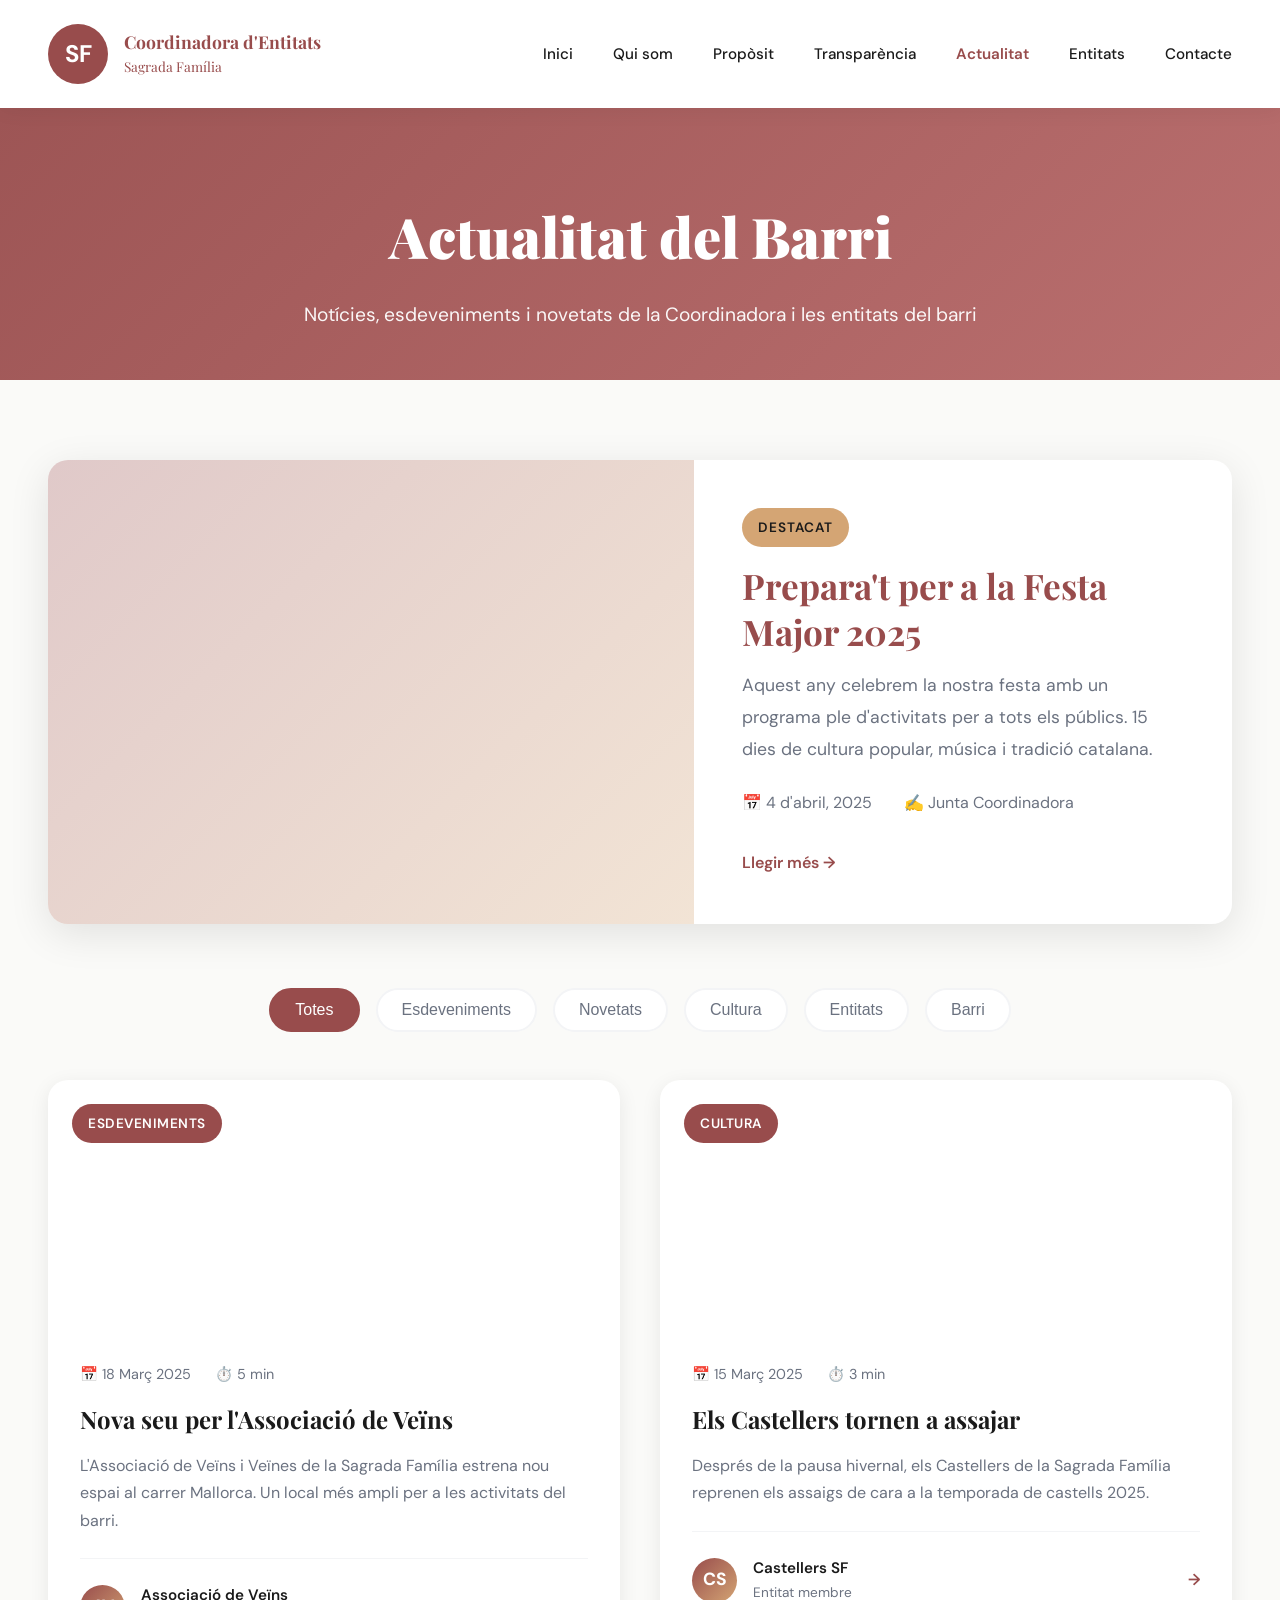
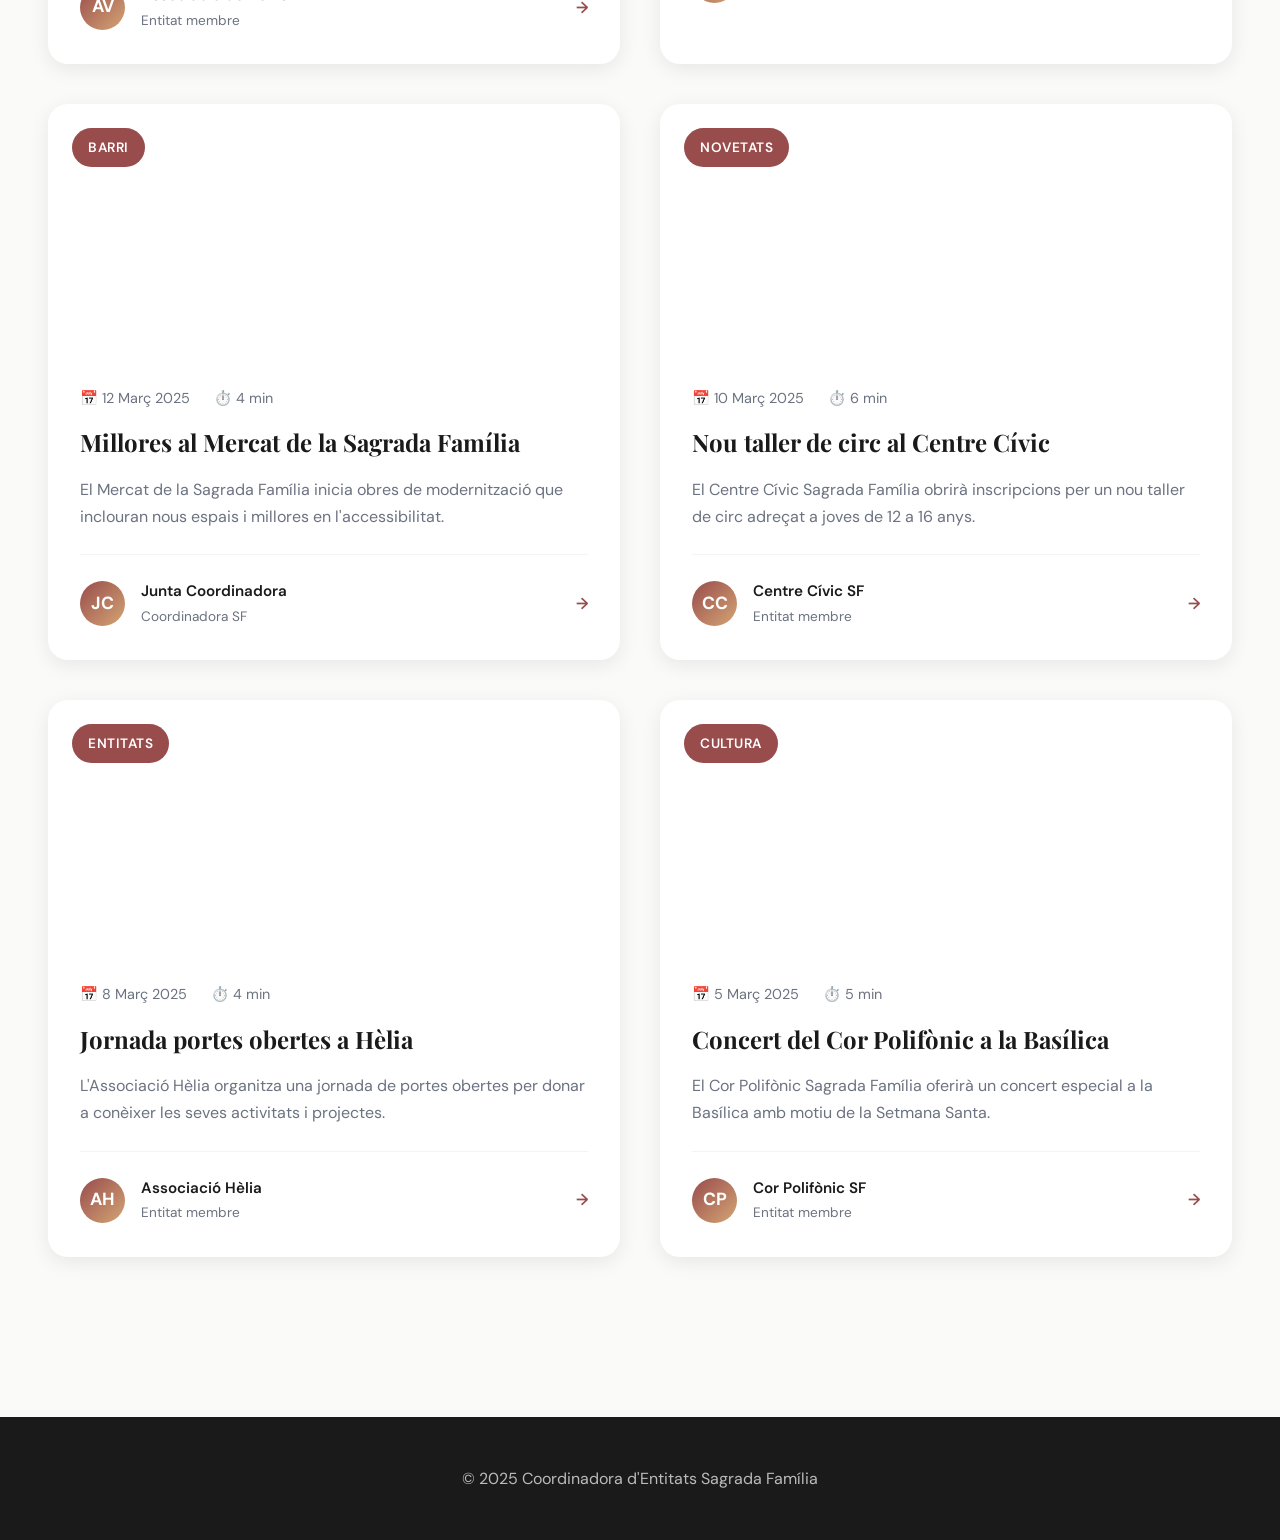
==== mockup_actualitat.html @ fa8619ae "Init" ====
<!DOCTYPE html>
<html lang="ca">
<head>
    <meta charset="UTF-8">
    <meta name="viewport" content="width=device-width, initial-scale=1.0">
    <title>Actualitat - Coordinadora Sagrada Família</title>
    <link href="https://fonts.googleapis.com/css2?family=Playfair+Display:wght@400;600;700;900&family=DM+Sans:wght@300;400;500;600&display=swap" rel="stylesheet">
    <style>
        :root {
            --primary: #984c4c;
            --primary-light: #b36060;
            --secondary: #D4A574;
            --accent: #E8956B;
            --dark: #1A1A1A;
            --light: #FAFAF8;
            --gray: #6B7280;
            --gray-light: #F3F4F6;
        }

        * {
            margin: 0;
            padding: 0;
            box-sizing: border-box;
        }

        body {
            font-family: 'DM Sans', sans-serif;
            color: var(--dark);
            background: var(--light);
            line-height: 1.7;
        }

        /* Header */
        header {
            background: white;
            box-shadow: 0 2px 20px rgba(0,0,0,0.06);
            position: sticky;
            top: 0;
            z-index: 1000;
        }

        .header-content {
            max-width: 1400px;
            margin: 0 auto;
            display: flex;
            justify-content: space-between;
            align-items: center;
            padding: 1.5rem 3rem;
        }

        .logo {
            display: flex;
            align-items: center;
            gap: 1rem;
        }

        .logo-img {
            width: 60px;
            height: 60px;
            background: var(--primary);
            border-radius: 50%;
            display: flex;
            align-items: center;
            justify-content: center;
            color: white;
            font-weight: 700;
            font-size: 1.5rem;
        }

        .logo-text {
            font-family: 'Playfair Display', serif;
            font-size: 1.1rem;
            font-weight: 700;
            color: var(--primary);
            line-height: 1.3;
        }

        nav ul {
            display: flex;
            gap: 2.5rem;
            list-style: none;
        }

        nav a {
            text-decoration: none;
            color: var(--dark);
            font-weight: 500;
            font-size: 0.95rem;
            transition: color 0.3s ease;
        }

        nav a:hover {
            color: var(--primary);
        }

        /* Page Hero */
        .page-hero {
            background: linear-gradient(135deg, rgba(152, 76, 76, 0.95) 0%, rgba(179, 96, 96, 0.9) 100%),
                        url('https://images.unsplash.com/photo-1504711434969-e33886168f5c?w=1920&q=80') center/cover;
            color: white;
            padding: 5rem 3rem 3rem;
            text-align: center;
        }

        .page-hero h1 {
            font-family: 'Playfair Display', serif;
            font-size: 3.5rem;
            font-weight: 900;
            margin-bottom: 1rem;
        }

        .page-hero p {
            font-size: 1.2rem;
            opacity: 0.95;
            max-width: 700px;
            margin: 0 auto;
        }

        /* Main Content */
        .main-content {
            max-width: 1400px;
            margin: 0 auto;
            padding: 5rem 3rem;
        }

        /* Category Filter */
        .category-filter {
            display: flex;
            gap: 1rem;
            margin-bottom: 3rem;
            flex-wrap: wrap;
            justify-content: center;
        }

        .category-btn {
            padding: 0.7rem 1.5rem;
            border: 2px solid var(--gray-light);
            background: white;
            border-radius: 30px;
            font-size: 1rem;
            font-weight: 500;
            cursor: pointer;
            transition: all 0.3s ease;
            color: var(--gray);
        }

        .category-btn:hover, .category-btn.active {
            border-color: var(--primary);
            background: var(--primary);
            color: white;
        }

        /* Blog Grid */
        .blog-grid {
            display: grid;
            grid-template-columns: repeat(auto-fill, minmax(380px, 1fr));
            gap: 2.5rem;
        }

        .blog-card {
            background: white;
            border-radius: 20px;
            overflow: hidden;
            box-shadow: 0 5px 20px rgba(0,0,0,0.08);
            transition: all 0.3s ease;
            cursor: pointer;
        }

        .blog-card:hover {
            transform: translateY(-8px);
            box-shadow: 0 15px 40px rgba(0,0,0,0.15);
        }

        .blog-image {
            height: 250px;
            background-size: cover;
            background-position: center;
            position: relative;
        }

        .blog-category {
            position: absolute;
            top: 1.5rem;
            left: 1.5rem;
            background: var(--primary);
            color: white;
            padding: 0.5rem 1rem;
            border-radius: 20px;
            font-size: 0.85rem;
            font-weight: 600;
            text-transform: uppercase;
            letter-spacing: 0.5px;
        }

        .blog-content {
            padding: 2rem;
        }

        .blog-meta {
            display: flex;
            gap: 1.5rem;
            margin-bottom: 1rem;
            font-size: 0.9rem;
            color: var(--gray);
        }

        .blog-meta span {
            display: flex;
            align-items: center;
            gap: 0.3rem;
        }

        .blog-title {
            font-family: 'Playfair Display', serif;
            font-size: 1.5rem;
            color: var(--dark);
            margin-bottom: 1rem;
            font-weight: 700;
            line-height: 1.4;
        }

        .blog-excerpt {
            color: var(--gray);
            line-height: 1.7;
            margin-bottom: 1.5rem;
        }

        .blog-author {
            display: flex;
            align-items: center;
            gap: 1rem;
            padding-top: 1.5rem;
            border-top: 1px solid var(--gray-light);
        }

        .author-avatar {
            width: 45px;
            height: 45px;
            border-radius: 50%;
            background: linear-gradient(135deg, var(--primary) 0%, var(--secondary) 100%);
            display: flex;
            align-items: center;
            justify-content: center;
            color: white;
            font-weight: 700;
            font-size: 1.1rem;
        }

        .author-info {
            flex: 1;
        }

        .author-name {
            font-weight: 600;
            color: var(--dark);
            font-size: 0.95rem;
        }

        .author-role {
            font-size: 0.85rem;
            color: var(--gray);
        }

        .read-more {
            color: var(--primary);
            font-weight: 600;
            text-decoration: none;
            display: inline-flex;
            align-items: center;
            gap: 0.5rem;
            transition: gap 0.3s ease;
        }

        .read-more:hover {
            gap: 0.8rem;
        }

        /* Footer */
        footer {
            background: var(--dark);
            color: white;
            padding: 3rem;
            margin-top: 5rem;
            text-align: center;
        }

        footer p {
            color: rgba(255,255,255,0.7);
        }

        /* Featured Post */
        .featured-post {
            background: white;
            border-radius: 20px;
            overflow: hidden;
            box-shadow: 0 10px 40px rgba(0,0,0,0.1);
            display: grid;
            grid-template-columns: 1.2fr 1fr;
            margin-bottom: 4rem;
        }

        .featured-image {
            background: linear-gradient(135deg, rgba(152, 76, 76, 0.3) 0%, rgba(212, 165, 116, 0.3) 100%),
                        url('https://images.unsplash.com/photo-1527975373525-6c003775eac6?w=800&q=80') center/cover;
            min-height: 400px;
        }

        .featured-content {
            padding: 3rem;
            display: flex;
            flex-direction: column;
            justify-content: center;
        }

        .featured-badge {
            display: inline-block;
            background: var(--secondary);
            color: var(--dark);
            padding: 0.5rem 1rem;
            border-radius: 20px;
            font-size: 0.85rem;
            font-weight: 600;
            text-transform: uppercase;
            letter-spacing: 1px;
            margin-bottom: 1rem;
            width: fit-content;
        }

        .featured-title {
            font-family: 'Playfair Display', serif;
            font-size: 2.2rem;
            color: var(--primary);
            margin-bottom: 1rem;
            line-height: 1.3;
        }

        .featured-excerpt {
            color: var(--gray);
            font-size: 1.1rem;
            line-height: 1.8;
            margin-bottom: 1.5rem;
        }

        .featured-meta {
            display: flex;
            gap: 2rem;
            margin-bottom: 2rem;
            color: var(--gray);
        }
    </style>
</head>
<body>

    <!-- Header -->
    <header>
        <div class="header-content">
            <div class="logo">
                <div class="logo-img">SF</div>
                <div class="logo-text">
                    Coordinadora d'Entitats<br>
                    <span style="font-weight: 400; font-size: 0.85rem;">Sagrada Família</span>
                </div>
            </div>
            <nav>
                <ul>
                    <li><a href="#">Inici</a></li>
                    <li><a href="#">Qui som</a></li>
                    <li><a href="#">Propòsit</a></li>
                    <li><a href="#">Transparència</a></li>
                    <li><a href="#" style="color: var(--primary); font-weight: 600;">Actualitat</a></li>
                    <li><a href="#">Entitats</a></li>
                    <li><a href="#">Contacte</a></li>
                </ul>
            </nav>
        </div>
    </header>

    <!-- Page Hero -->
    <section class="page-hero">
        <h1>Actualitat del Barri</h1>
        <p>Notícies, esdeveniments i novetats de la Coordinadora i les entitats del barri</p>
    </section>

    <!-- Main Content -->
    <div class="main-content">
        
        <!-- Featured Post -->
        <div class="featured-post">
            <div class="featured-image"></div>
            <div class="featured-content">
                <span class="featured-badge">Destacat</span>
                <h2 class="featured-title">Prepara't per a la Festa Major 2025</h2>
                <p class="featured-excerpt">Aquest any celebrem la nostra festa amb un programa ple d'activitats per a tots els públics. 15 dies de cultura popular, música i tradició catalana.</p>
                <div class="featured-meta">
                    <span>📅 4 d'abril, 2025</span>
                    <span>✍️ Junta Coordinadora</span>
                </div>
                <a href="#" class="read-more">Llegir més →</a>
            </div>
        </div>

        <!-- Category Filter -->
        <div class="category-filter">
            <button class="category-btn active">Totes</button>
            <button class="category-btn">Esdeveniments</button>
            <button class="category-btn">Novetats</button>
            <button class="category-btn">Cultura</button>
            <button class="category-btn">Entitats</button>
            <button class="category-btn">Barri</button>
        </div>

        <!-- Blog Grid -->
        <div class="blog-grid">
            
            <!-- Post 1 -->
            <article class="blog-card">
                <div class="blog-image" style="background-image: url('https://images.unsplash.com/photo-1533174072545-7a4b6ad7a6c3?w=800&q=80');">
                    <span class="blog-category">Esdeveniments</span>
                </div>
                <div class="blog-content">
                    <div class="blog-meta">
                        <span>📅 18 Març 2025</span>
                        <span>⏱️ 5 min</span>
                    </div>
                    <h3 class="blog-title">Nova seu per l'Associació de Veïns</h3>
                    <p class="blog-excerpt">L'Associació de Veïns i Veïnes de la Sagrada Família estrena nou espai al carrer Mallorca. Un local més ampli per a les activitats del barri.</p>
                    <div class="blog-author">
                        <div class="author-avatar">AV</div>
                        <div class="author-info">
                            <div class="author-name">Associació de Veïns</div>
                            <div class="author-role">Entitat membre</div>
                        </div>
                        <a href="#" class="read-more">→</a>
                    </div>
                </div>
            </article>

            <!-- Post 2 -->
            <article class="blog-card">
                <div class="blog-image" style="background-image: url('https://images.unsplash.com/photo-1511795409834-ef04bbd61622?w=800&q=80');">
                    <span class="blog-category">Cultura</span>
                </div>
                <div class="blog-content">
                    <div class="blog-meta">
                        <span>📅 15 Març 2025</span>
                        <span>⏱️ 3 min</span>
                    </div>
                    <h3 class="blog-title">Els Castellers tornen a assajar</h3>
                    <p class="blog-excerpt">Després de la pausa hivernal, els Castellers de la Sagrada Família reprenen els assaigs de cara a la temporada de castells 2025.</p>
                    <div class="blog-author">
                        <div class="author-avatar">CS</div>
                        <div class="author-info">
                            <div class="author-name">Castellers SF</div>
                            <div class="author-role">Entitat membre</div>
                        </div>
                        <a href="#" class="read-more">→</a>
                    </div>
                </div>
            </article>

            <!-- Post 3 -->
            <article class="blog-card">
                <div class="blog-image" style="background-image: url('https://images.unsplash.com/photo-1517457373958-b7bdd4587205?w=800&q=80');">
                    <span class="blog-category">Barri</span>
                </div>
                <div class="blog-content">
                    <div class="blog-meta">
                        <span>📅 12 Març 2025</span>
                        <span>⏱️ 4 min</span>
                    </div>
                    <h3 class="blog-title">Millores al Mercat de la Sagrada Família</h3>
                    <p class="blog-excerpt">El Mercat de la Sagrada Família inicia obres de modernització que inclouran nous espais i millores en l'accessibilitat.</p>
                    <div class="blog-author">
                        <div class="author-avatar">JC</div>
                        <div class="author-info">
                            <div class="author-name">Junta Coordinadora</div>
                            <div class="author-role">Coordinadora SF</div>
                        </div>
                        <a href="#" class="read-more">→</a>
                    </div>
                </div>
            </article>

            <!-- Post 4 -->
            <article class="blog-card">
                <div class="blog-image" style="background-image: url('https://images.unsplash.com/photo-1503676260728-1c00da094a0b?w=800&q=80');">
                    <span class="blog-category">Novetats</span>
                </div>
                <div class="blog-content">
                    <div class="blog-meta">
                        <span>📅 10 Març 2025</span>
                        <span>⏱️ 6 min</span>
                    </div>
                    <h3 class="blog-title">Nou taller de circ al Centre Cívic</h3>
                    <p class="blog-excerpt">El Centre Cívic Sagrada Família obrirà inscripcions per un nou taller de circ adreçat a joves de 12 a 16 anys.</p>
                    <div class="blog-author">
                        <div class="author-avatar">CC</div>
                        <div class="author-info">
                            <div class="author-name">Centre Cívic SF</div>
                            <div class="author-role">Entitat membre</div>
                        </div>
                        <a href="#" class="read-more">→</a>
                    </div>
                </div>
            </article>

            <!-- Post 5 -->
            <article class="blog-card">
                <div class="blog-image" style="background-image: url('https://images.unsplash.com/photo-1528605248644-14dd04022da1?w=800&q=80');">
                    <span class="blog-category">Entitats</span>
                </div>
                <div class="blog-content">
                    <div class="blog-meta">
                        <span>📅 8 Març 2025</span>
                        <span>⏱️ 4 min</span>
                    </div>
                    <h3 class="blog-title">Jornada portes obertes a Hèlia</h3>
                    <p class="blog-excerpt">L'Associació Hèlia organitza una jornada de portes obertes per donar a conèixer les seves activitats i projectes.</p>
                    <div class="blog-author">
                        <div class="author-avatar">AH</div>
                        <div class="author-info">
                            <div class="author-name">Associació Hèlia</div>
                            <div class="author-role">Entitat membre</div>
                        </div>
                        <a href="#" class="read-more">→</a>
                    </div>
                </div>
            </article>

            <!-- Post 6 -->
            <article class="blog-card">
                <div class="blog-image" style="background-image: url('https://images.unsplash.com/photo-1519834785169-98be25ec3f84?w=800&q=80');">
                    <span class="blog-category">Cultura</span>
                </div>
                <div class="blog-content">
                    <div class="blog-meta">
                        <span>📅 5 Març 2025</span>
                        <span>⏱️ 5 min</span>
                    </div>
                    <h3 class="blog-title">Concert del Cor Polifònic a la Basílica</h3>
                    <p class="blog-excerpt">El Cor Polifònic Sagrada Família oferirà un concert especial a la Basílica amb motiu de la Setmana Santa.</p>
                    <div class="blog-author">
                        <div class="author-avatar">CP</div>
                        <div class="author-info">
                            <div class="author-name">Cor Polifònic SF</div>
                            <div class="author-role">Entitat membre</div>
                        </div>
                        <a href="#" class="read-more">→</a>
                    </div>
                </div>
            </article>

        </div>

    </div>

    <!-- Footer -->
    <footer>
        <p>&copy; 2025 Coordinadora d'Entitats Sagrada Família</p>
    </footer>

</body>
</html>
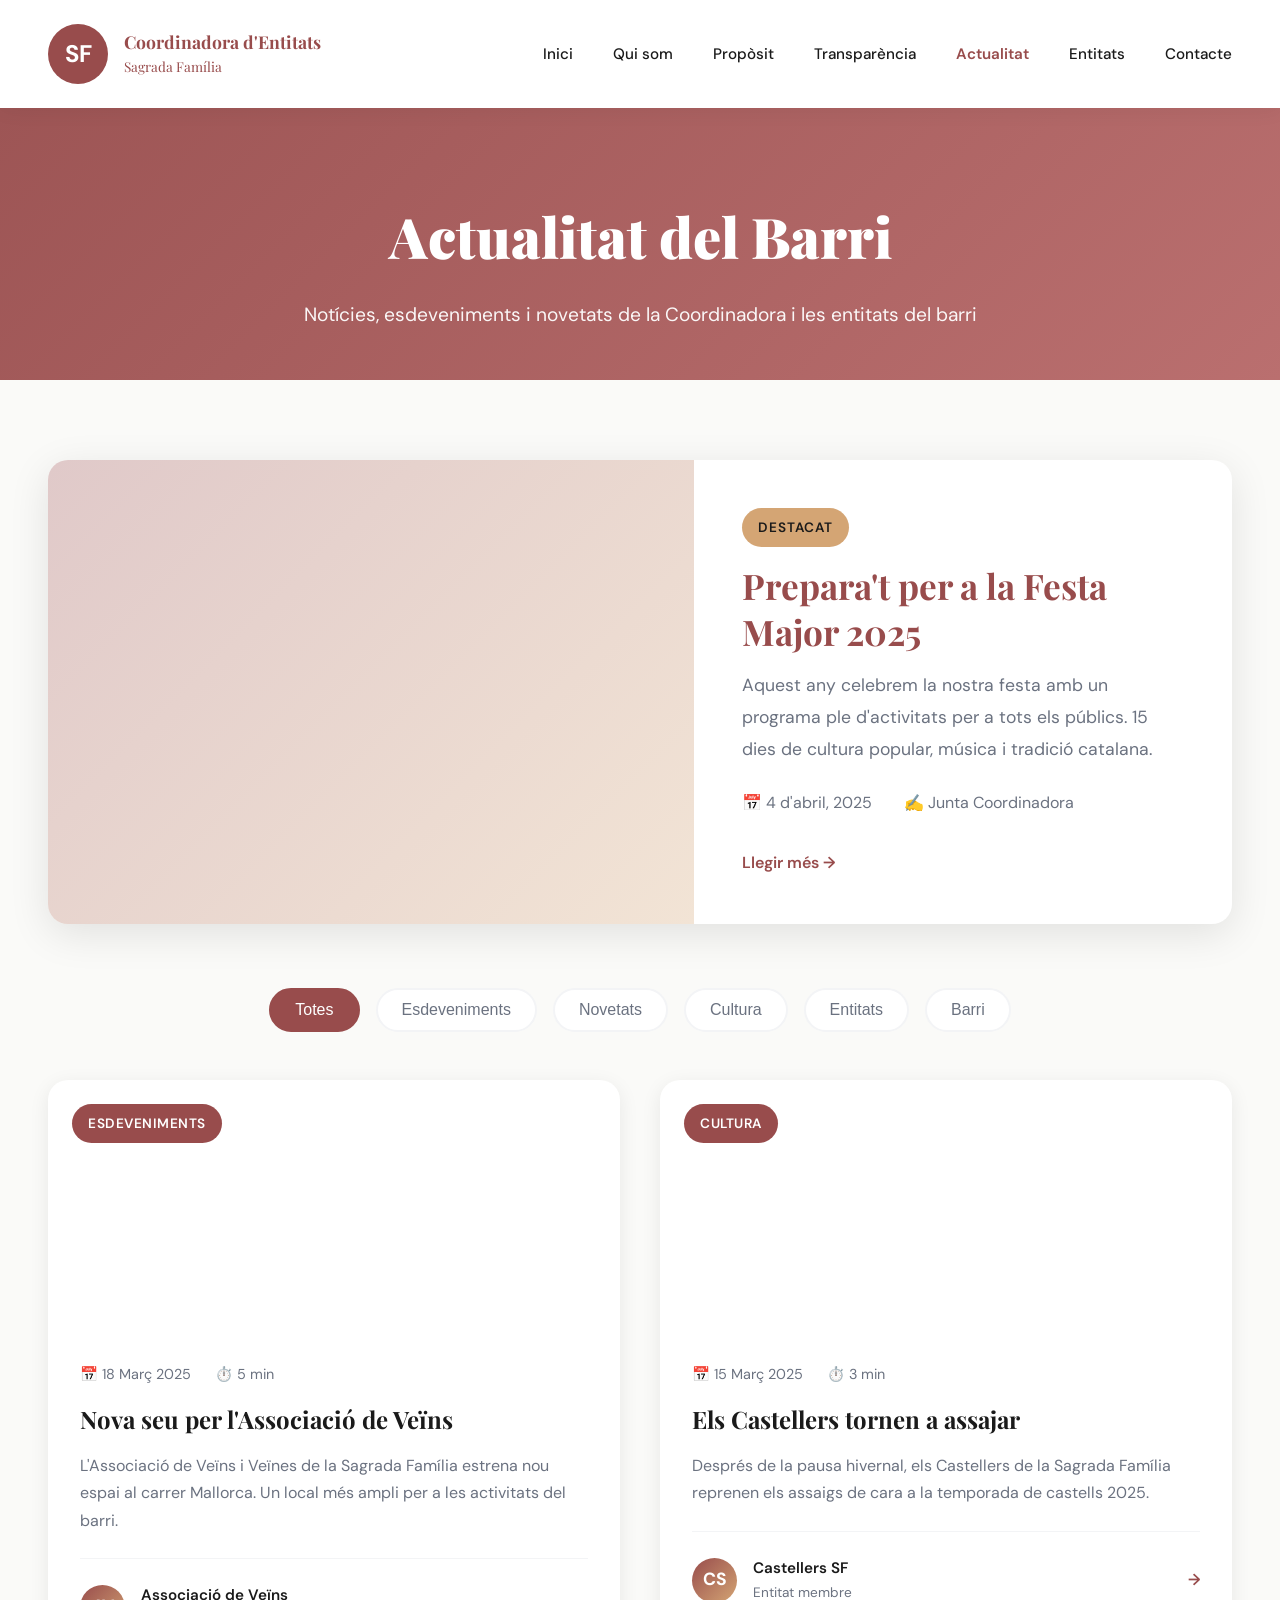
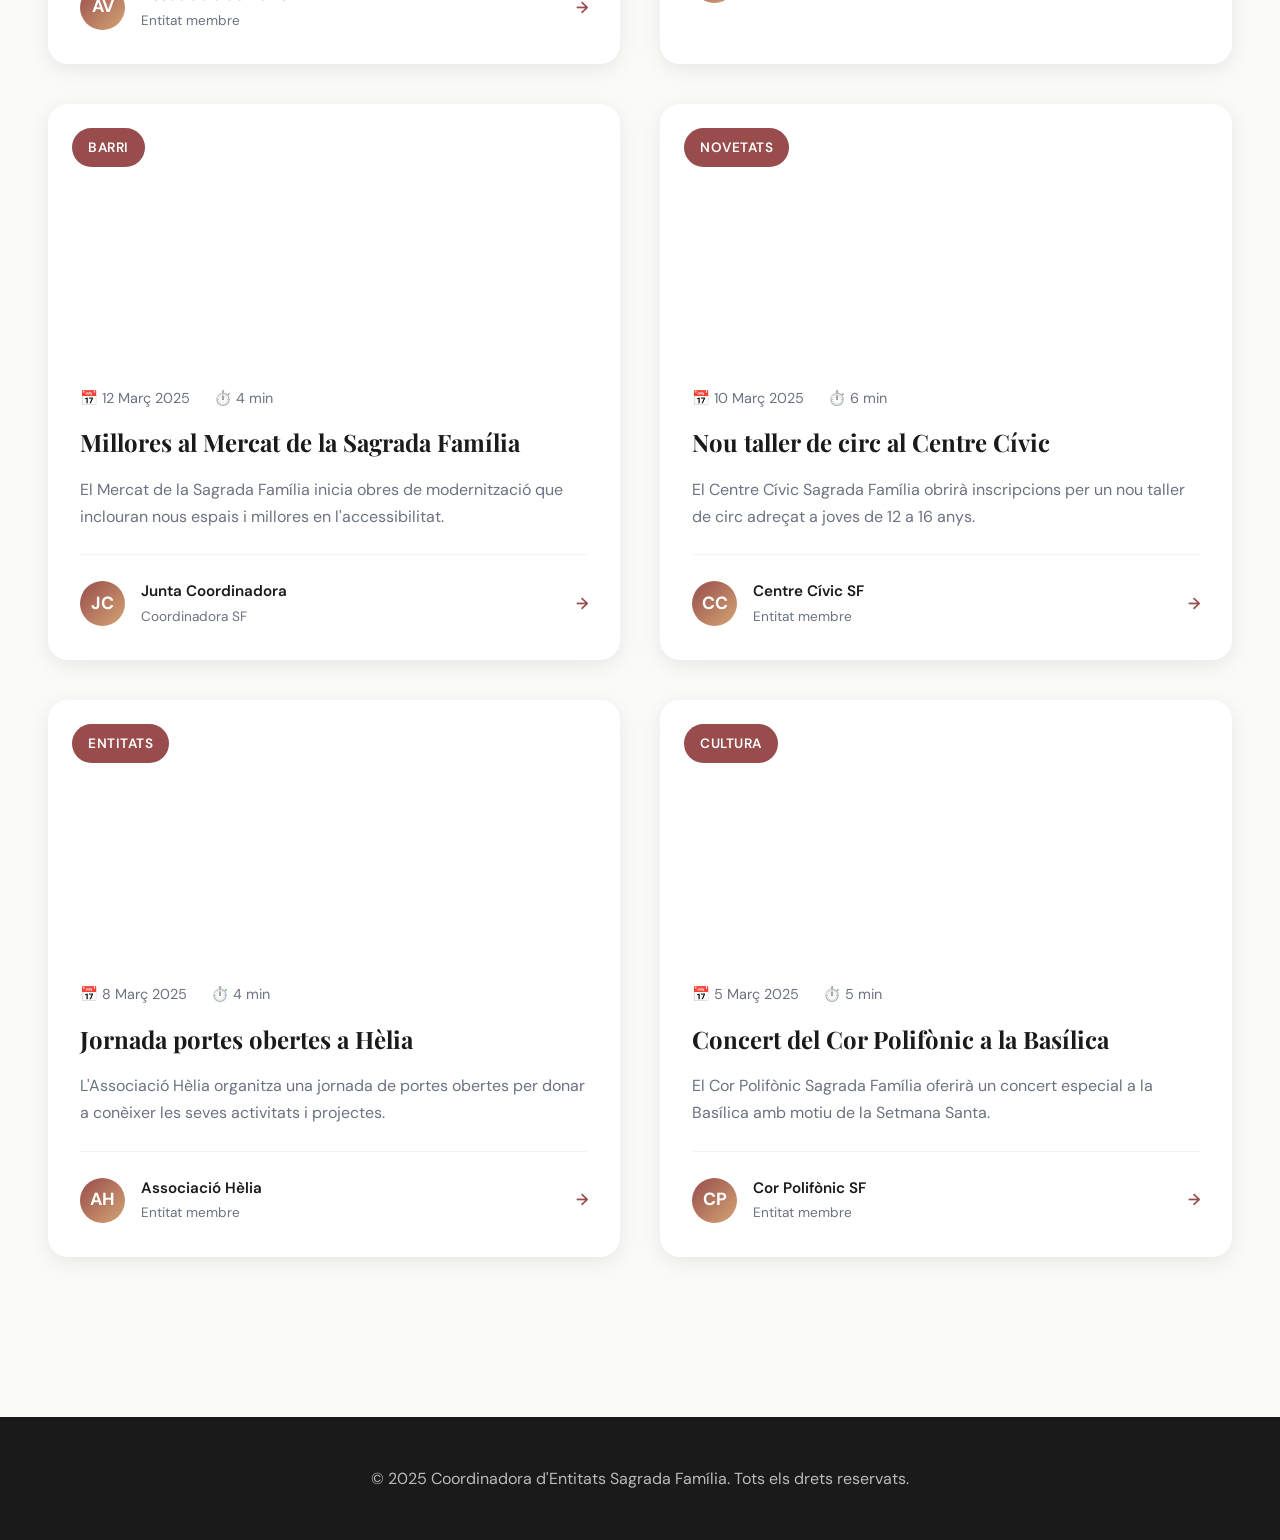
==== commit fc5a0ea1: "feat: consolidate CSS into styles.css and implement responsive navigation with hamburger menu and cl" ====
--- a/mockup_actualitat.html
+++ b/mockup_actualitat.html
@@ -5,351 +5,9 @@
     <meta name="viewport" content="width=device-width, initial-scale=1.0">
     <title>Actualitat - Coordinadora Sagrada Família</title>
     <link href="https://fonts.googleapis.com/css2?family=Playfair+Display:wght@400;600;700;900&family=DM+Sans:wght@300;400;500;600&display=swap" rel="stylesheet">
-    <style>
-        :root {
-            --primary: #984c4c;
-            --primary-light: #b36060;
-            --secondary: #D4A574;
-            --accent: #E8956B;
-            --dark: #1A1A1A;
-            --light: #FAFAF8;
-            --gray: #6B7280;
-            --gray-light: #F3F4F6;
-        }
-
-        * {
-            margin: 0;
-            padding: 0;
-            box-sizing: border-box;
-        }
-
-        body {
-            font-family: 'DM Sans', sans-serif;
-            color: var(--dark);
-            background: var(--light);
-            line-height: 1.7;
-        }
-
-        /* Header */
-        header {
-            background: white;
-            box-shadow: 0 2px 20px rgba(0,0,0,0.06);
-            position: sticky;
-            top: 0;
-            z-index: 1000;
-        }
-
-        .header-content {
-            max-width: 1400px;
-            margin: 0 auto;
-            display: flex;
-            justify-content: space-between;
-            align-items: center;
-            padding: 1.5rem 3rem;
-        }
-
-        .logo {
-            display: flex;
-            align-items: center;
-            gap: 1rem;
-        }
-
-        .logo-img {
-            width: 60px;
-            height: 60px;
-            background: var(--primary);
-            border-radius: 50%;
-            display: flex;
-            align-items: center;
-            justify-content: center;
-            color: white;
-            font-weight: 700;
-            font-size: 1.5rem;
-        }
-
-        .logo-text {
-            font-family: 'Playfair Display', serif;
-            font-size: 1.1rem;
-            font-weight: 700;
-            color: var(--primary);
-            line-height: 1.3;
-        }
-
-        nav ul {
-            display: flex;
-            gap: 2.5rem;
-            list-style: none;
-        }
-
-        nav a {
-            text-decoration: none;
-            color: var(--dark);
-            font-weight: 500;
-            font-size: 0.95rem;
-            transition: color 0.3s ease;
-        }
-
-        nav a:hover {
-            color: var(--primary);
-        }
-
-        /* Page Hero */
-        .page-hero {
-            background: linear-gradient(135deg, rgba(152, 76, 76, 0.95) 0%, rgba(179, 96, 96, 0.9) 100%),
-                        url('https://images.unsplash.com/photo-1504711434969-e33886168f5c?w=1920&q=80') center/cover;
-            color: white;
-            padding: 5rem 3rem 3rem;
-            text-align: center;
-        }
-
-        .page-hero h1 {
-            font-family: 'Playfair Display', serif;
-            font-size: 3.5rem;
-            font-weight: 900;
-            margin-bottom: 1rem;
-        }
-
-        .page-hero p {
-            font-size: 1.2rem;
-            opacity: 0.95;
-            max-width: 700px;
-            margin: 0 auto;
-        }
-
-        /* Main Content */
-        .main-content {
-            max-width: 1400px;
-            margin: 0 auto;
-            padding: 5rem 3rem;
-        }
-
-        /* Category Filter */
-        .category-filter {
-            display: flex;
-            gap: 1rem;
-            margin-bottom: 3rem;
-            flex-wrap: wrap;
-            justify-content: center;
-        }
-
-        .category-btn {
-            padding: 0.7rem 1.5rem;
-            border: 2px solid var(--gray-light);
-            background: white;
-            border-radius: 30px;
-            font-size: 1rem;
-            font-weight: 500;
-            cursor: pointer;
-            transition: all 0.3s ease;
-            color: var(--gray);
-        }
-
-        .category-btn:hover, .category-btn.active {
-            border-color: var(--primary);
-            background: var(--primary);
-            color: white;
-        }
-
-        /* Blog Grid */
-        .blog-grid {
-            display: grid;
-            grid-template-columns: repeat(auto-fill, minmax(380px, 1fr));
-            gap: 2.5rem;
-        }
-
-        .blog-card {
-            background: white;
-            border-radius: 20px;
-            overflow: hidden;
-            box-shadow: 0 5px 20px rgba(0,0,0,0.08);
-            transition: all 0.3s ease;
-            cursor: pointer;
-        }
-
-        .blog-card:hover {
-            transform: translateY(-8px);
-            box-shadow: 0 15px 40px rgba(0,0,0,0.15);
-        }
-
-        .blog-image {
-            height: 250px;
-            background-size: cover;
-            background-position: center;
-            position: relative;
-        }
-
-        .blog-category {
-            position: absolute;
-            top: 1.5rem;
-            left: 1.5rem;
-            background: var(--primary);
-            color: white;
-            padding: 0.5rem 1rem;
-            border-radius: 20px;
-            font-size: 0.85rem;
-            font-weight: 600;
-            text-transform: uppercase;
-            letter-spacing: 0.5px;
-        }
-
-        .blog-content {
-            padding: 2rem;
-        }
-
-        .blog-meta {
-            display: flex;
-            gap: 1.5rem;
-            margin-bottom: 1rem;
-            font-size: 0.9rem;
-            color: var(--gray);
-        }
-
-        .blog-meta span {
-            display: flex;
-            align-items: center;
-            gap: 0.3rem;
-        }
-
-        .blog-title {
-            font-family: 'Playfair Display', serif;
-            font-size: 1.5rem;
-            color: var(--dark);
-            margin-bottom: 1rem;
-            font-weight: 700;
-            line-height: 1.4;
-        }
-
-        .blog-excerpt {
-            color: var(--gray);
-            line-height: 1.7;
-            margin-bottom: 1.5rem;
-        }
-
-        .blog-author {
-            display: flex;
-            align-items: center;
-            gap: 1rem;
-            padding-top: 1.5rem;
-            border-top: 1px solid var(--gray-light);
-        }
-
-        .author-avatar {
-            width: 45px;
-            height: 45px;
-            border-radius: 50%;
-            background: linear-gradient(135deg, var(--primary) 0%, var(--secondary) 100%);
-            display: flex;
-            align-items: center;
-            justify-content: center;
-            color: white;
-            font-weight: 700;
-            font-size: 1.1rem;
-        }
-
-        .author-info {
-            flex: 1;
-        }
-
-        .author-name {
-            font-weight: 600;
-            color: var(--dark);
-            font-size: 0.95rem;
-        }
-
-        .author-role {
-            font-size: 0.85rem;
-            color: var(--gray);
-        }
-
-        .read-more {
-            color: var(--primary);
-            font-weight: 600;
-            text-decoration: none;
-            display: inline-flex;
-            align-items: center;
-            gap: 0.5rem;
-            transition: gap 0.3s ease;
-        }
-
-        .read-more:hover {
-            gap: 0.8rem;
-        }
-
-        /* Footer */
-        footer {
-            background: var(--dark);
-            color: white;
-            padding: 3rem;
-            margin-top: 5rem;
-            text-align: center;
-        }
-
-        footer p {
-            color: rgba(255,255,255,0.7);
-        }
-
-        /* Featured Post */
-        .featured-post {
-            background: white;
-            border-radius: 20px;
-            overflow: hidden;
-            box-shadow: 0 10px 40px rgba(0,0,0,0.1);
-            display: grid;
-            grid-template-columns: 1.2fr 1fr;
-            margin-bottom: 4rem;
-        }
-
-        .featured-image {
-            background: linear-gradient(135deg, rgba(152, 76, 76, 0.3) 0%, rgba(212, 165, 116, 0.3) 100%),
-                        url('https://images.unsplash.com/photo-1527975373525-6c003775eac6?w=800&q=80') center/cover;
-            min-height: 400px;
-        }
-
-        .featured-content {
-            padding: 3rem;
-            display: flex;
-            flex-direction: column;
-            justify-content: center;
-        }
-
-        .featured-badge {
-            display: inline-block;
-            background: var(--secondary);
-            color: var(--dark);
-            padding: 0.5rem 1rem;
-            border-radius: 20px;
-            font-size: 0.85rem;
-            font-weight: 600;
-            text-transform: uppercase;
-            letter-spacing: 1px;
-            margin-bottom: 1rem;
-            width: fit-content;
-        }
-
-        .featured-title {
-            font-family: 'Playfair Display', serif;
-            font-size: 2.2rem;
-            color: var(--primary);
-            margin-bottom: 1rem;
-            line-height: 1.3;
-        }
-
-        .featured-excerpt {
-            color: var(--gray);
-            font-size: 1.1rem;
-            line-height: 1.8;
-            margin-bottom: 1.5rem;
-        }
-
-        .featured-meta {
-            display: flex;
-            gap: 2rem;
-            margin-bottom: 2rem;
-            color: var(--gray);
-        }
-    </style>
+    <link rel="stylesheet" href="styles.css">
 </head>
-<body>
+<body class="mockup_actualitat">
 
     <!-- Header -->
     <header>
@@ -362,14 +20,20 @@
                 </div>
             </div>
             <nav>
-                <ul>
-                    <li><a href="#">Inici</a></li>
-                    <li><a href="#">Qui som</a></li>
-                    <li><a href="#">Propòsit</a></li>
-                    <li><a href="#">Transparència</a></li>
-                    <li><a href="#" style="color: var(--primary); font-weight: 600;">Actualitat</a></li>
-                    <li><a href="#">Entitats</a></li>
-                    <li><a href="#">Contacte</a></li>
+                <button class="nav-toggle" id="navToggle" aria-label="Menu">
+                    <span></span>
+                    <span></span>
+                    <span></span>
+                </button>
+                <ul id="mainNav">
+                    <button class="nav-close" id="navClose" aria-label="Tancar menú">&times;</button>
+                    <li><a href="index.html">Inici</a></li>
+                    <li><a href="index.html#qui-som">Qui som</a></li>
+                    <li><a href="index.html#proposit">Propòsit</a></li>
+                    <li><a href="mockup_transparencia.html">Transparència</a></li>
+                    <li><a href="mockup_actualitat.html" class="active">Actualitat</a></li>
+                    <li><a href="index.html#entitats">Entitats</a></li>
+                    <li><a href="index.html#contacte">Contacte</a></li>
                 </ul>
             </nav>
         </div>
@@ -556,8 +220,31 @@
 
     <!-- Footer -->
     <footer>
-        <p>&copy; 2025 Coordinadora d'Entitats Sagrada Família</p>
+        <p>&copy; 2025 Coordinadora d'Entitats Sagrada Família. Tots els drets reservats.</p>
     </footer>
 
+    <script>
+        const navToggle = document.getElementById('navToggle');
+        const navClose = document.getElementById('navClose');
+        const mainNav = document.getElementById('mainNav');
+
+        navToggle.addEventListener('click', () => {
+            navToggle.classList.toggle('open');
+            mainNav.classList.toggle('open');
+        });
+
+        navClose.addEventListener('click', () => {
+            navToggle.classList.remove('open');
+            mainNav.classList.remove('open');
+        });
+
+        // Close menu when clicking a link
+        document.querySelectorAll('#mainNav a').forEach(link => {
+            link.addEventListener('click', () => {
+                navToggle.classList.remove('open');
+                mainNav.classList.remove('open');
+            });
+        });
+    </script>
 </body>
 </html>
--- a/styles.css
+++ b/styles.css
@@ -0,0 +1,1330 @@
+:root {
+    --primary: #984c4c;
+    --primary-light: #b36060;
+    --secondary: #D4A574;
+    --accent: #E8956B;
+    --dark: #1A1A1A;
+    --light: #FAFAF8;
+    --gray: #6B7280;
+    --gray-light: #F3F4F6;
+}
+
+* {
+    margin: 0;
+    padding: 0;
+    box-sizing: border-box;
+}
+
+body {
+    font-family: 'DM Sans', sans-serif;
+    color: var(--dark);
+    background: var(--light);
+    line-height: 1.7;
+}
+
+/* Page-specific body styles */
+body.login-page {
+    background: linear-gradient(135deg, rgba(152, 76, 76, 0.05) 0%, rgba(212, 165, 116, 0.05) 100%);
+    min-height: 100vh;
+    display: flex;
+    align-items: center;
+    justify-content: center;
+    padding: 2rem;
+}
+
+/* Header & Navigation */
+header {
+    background: white;
+    box-shadow: 0 2px 20px rgba(0,0,0,0.06);
+    position: sticky;
+    top: 0;
+    z-index: 1000;
+}
+
+.header-content {
+    max-width: 1400px;
+    margin: 0 auto;
+    display: flex;
+    justify-content: space-between;
+    align-items: center;
+    padding: 1.5rem 3rem;
+}
+
+.logo {
+    display: flex;
+    align-items: center;
+    gap: 1rem;
+}
+
+.logo-img {
+    width: 60px;
+    height: 60px;
+    background: var(--primary);
+    border-radius: 50%;
+    display: flex;
+    align-items: center;
+    justify-content: center;
+    color: white;
+    font-weight: 700;
+    font-size: 1.5rem;
+}
+
+.logo-text {
+    font-family: 'Playfair Display', serif;
+    font-size: 1.1rem;
+    font-weight: 700;
+    color: var(--primary);
+    line-height: 1.3;
+}
+
+nav ul {
+    display: flex;
+    gap: 2.5rem;
+    list-style: none;
+}
+
+nav a {
+    text-decoration: none;
+    color: var(--dark);
+    font-weight: 500;
+    font-size: 0.95rem;
+    transition: color 0.3s ease;
+    position: relative;
+}
+
+nav a::after {
+    content: '';
+    position: absolute;
+    bottom: -5px;
+    left: 0;
+    width: 0;
+    height: 2px;
+    background: var(--primary);
+    transition: width 0.3s ease;
+}
+
+nav a:hover {
+    color: var(--primary);
+}
+
+nav a:hover::after {
+    width: 100%;
+}
+
+nav a.active {
+    color: var(--primary);
+    font-weight: 600;
+}
+
+nav a.nav-btn {
+    background: var(--primary);
+    color: white;
+    padding: 0.5rem 1.5rem;
+    border-radius: 25px;
+}
+
+nav a.nav-btn::after {
+    display: none;
+}
+
+.nav-toggle {
+    display: none;
+    flex-direction: column;
+    gap: 6px;
+    background: none;
+    border: none;
+    cursor: pointer;
+    padding: 5px;
+    z-index: 1100;
+}
+
+.nav-toggle span {
+    display: block;
+    width: 28px;
+    height: 3px;
+    background: var(--primary);
+    border-radius: 3px;
+    transition: all 0.3s ease;
+}
+
+.nav-close {
+    display: none;
+    position: absolute;
+    top: 1.5rem;
+    right: 1.5rem;
+    background: none;
+    border: none;
+    cursor: pointer;
+    font-size: 2rem;
+    color: var(--primary);
+    line-height: 1;
+    padding: 0.5rem;
+}
+
+/* Hero Sections */
+.hero {
+    background: linear-gradient(135deg, rgba(152, 76, 76, 0.92) 0%, rgba(179, 96, 96, 0.88) 100%),
+                url('https://images.unsplash.com/photo-1583422409516-2895a77efded?w=1920&q=85') center/cover;
+    color: white;
+    padding: 6rem 3rem;
+    position: relative;
+    overflow: hidden;
+    min-height: 600px;
+    display: flex;
+    align-items: center;
+}
+
+.hero::before {
+    content: '';
+    position: absolute;
+    top: 0;
+    right: 0;
+    width: 600px;
+    height: 600px;
+    background: radial-gradient(circle, rgba(255,255,255,0.08) 0%, transparent 70%);
+    border-radius: 50%;
+    transform: translate(30%, -30%);
+}
+
+.hero-content {
+    max-width: 1400px;
+    margin: 0 auto;
+    position: relative;
+    z-index: 1;
+}
+
+.hero h1 {
+    font-family: 'Playfair Display', serif;
+    font-size: 4rem;
+    font-weight: 900;
+    line-height: 1.1;
+    margin-bottom: 1.5rem;
+    max-width: 800px;
+    text-shadow: 0 2px 20px rgba(0,0,0,0.2);
+}
+
+.hero p {
+    font-size: 1.3rem;
+    max-width: 600px;
+    margin-bottom: 2.5rem;
+    opacity: 0.98;
+    font-weight: 300;
+    text-shadow: 0 1px 10px rgba(0,0,0,0.2);
+}
+
+.page-hero {
+    background: linear-gradient(135deg, rgba(152, 76, 76, 0.95) 0%, rgba(179, 96, 96, 0.9) 100%),
+                url('https://images.unsplash.com/photo-1504711434969-e33886168f5c?w=1920&q=80') center/cover;
+    color: white;
+    padding: 5rem 3rem 3rem;
+    text-align: center;
+}
+
+/* Overrides for specific page heroes if needed */
+.mockup_transparencia .page-hero {
+    background: linear-gradient(135deg, rgba(152, 76, 76, 0.95) 0%, rgba(179, 96, 96, 0.9) 100%),
+                url('https://images.unsplash.com/photo-1450101499163-c8848c66ca85?w=1920&q=80') center/cover;
+}
+
+.page-hero h1 {
+    font-family: 'Playfair Display', serif;
+    font-size: 3.5rem;
+    font-weight: 900;
+    margin-bottom: 1rem;
+}
+
+.page-hero p {
+    font-size: 1.2rem;
+    opacity: 0.95;
+    max-width: 700px;
+    margin: 0 auto;
+}
+
+/* Common Components */
+.cta-button {
+    display: inline-block;
+    background: var(--secondary);
+    color: var(--dark);
+    padding: 1rem 2.5rem;
+    border-radius: 50px;
+    text-decoration: none;
+    font-weight: 600;
+    font-size: 1rem;
+    transition: all 0.3s ease;
+    box-shadow: 0 10px 30px rgba(212,165,116,0.3);
+}
+
+.cta-button:hover {
+    transform: translateY(-2px);
+    box-shadow: 0 15px 40px rgba(212,165,116,0.4);
+}
+
+.section {
+    max-width: 1400px;
+    margin: 0 auto;
+    padding: 5rem 3rem;
+}
+
+.section-header {
+    text-align: center;
+    margin-bottom: 4rem;
+}
+
+.section-title {
+    font-family: 'Playfair Display', serif;
+    font-size: 3rem;
+    font-weight: 700;
+    margin-bottom: 1rem;
+    color: var(--primary);
+}
+
+.section-subtitle {
+    font-size: 1.2rem;
+    color: var(--gray);
+    max-width: 700px;
+    margin: 0 auto;
+}
+
+.section-bg-light {
+    background: var(--gray-light);
+}
+
+.section-text-center {
+    max-width: 900px;
+    margin: 0 auto;
+    text-align: center;
+    line-height: 1.9;
+    font-size: 1.1rem;
+    color: var(--gray);
+}
+
+.main-content {
+    max-width: 1400px;
+    margin: 0 auto;
+    padding: 5rem 3rem;
+}
+
+/* Featured Event (Index) */
+.featured-event {
+    background: white;
+    max-width: 1400px;
+    margin: -4rem auto 4rem;
+    position: relative;
+    z-index: 2;
+    border-radius: 20px;
+    box-shadow: 0 20px 60px rgba(0,0,0,0.1);
+    overflow: hidden;
+    display: grid;
+    grid-template-columns: 1fr 1fr;
+}
+
+.event-image {
+    background: linear-gradient(135deg, rgba(152, 76, 76, 0.85) 0%, rgba(212, 165, 116, 0.75) 100%),
+                url('https://images.unsplash.com/photo-1562883676-8c7feb83f09b?w=800&q=80') center/cover;
+    min-height: 400px;
+    position: relative;
+}
+
+.event-content {
+    padding: 3rem;
+    display: flex;
+    flex-direction: column;
+    justify-content: center;
+}
+
+.event-tag {
+    display: inline-block;
+    background: var(--primary);
+    color: white;
+    padding: 0.5rem 1rem;
+    border-radius: 20px;
+    font-size: 0.85rem;
+    font-weight: 600;
+    text-transform: uppercase;
+    letter-spacing: 1px;
+    margin-bottom: 1rem;
+    width: fit-content;
+}
+
+.event-content h2 {
+    font-family: 'Playfair Display', serif;
+    font-size: 2.5rem;
+    margin-bottom: 1rem;
+    color: var(--primary);
+}
+
+.event-date {
+    font-size: 1.1rem;
+    color: var(--gray);
+    margin-bottom: 1.5rem;
+}
+
+/* Icon Cards */
+.icon-card {
+    width: 80px;
+    height: 80px;
+    margin-bottom: 1.5rem;
+}
+
+.icon-card svg {
+    width: 100%;
+    height: 100%;
+}
+
+/* Entities Grid */
+.entities-grid {
+    display: grid;
+    grid-template-columns: repeat(auto-fill, minmax(320px, 1fr));
+    gap: 2rem;
+}
+
+.entity-card {
+    background: white;
+    padding: 2rem;
+    border-radius: 15px;
+    box-shadow: 0 5px 20px rgba(0,0,0,0.05);
+    transition: all 0.3s ease;
+    border: 2px solid transparent;
+}
+
+.entity-card:hover {
+    transform: translateY(-5px);
+    box-shadow: 0 15px 40px rgba(0,0,0,0.1);
+    border-color: var(--secondary);
+}
+
+.entity-card h3 {
+    font-family: 'Playfair Display', serif;
+    font-size: 1.3rem;
+    color: var(--primary);
+    margin-bottom: 0.8rem;
+}
+
+.entity-contact {
+    color: var(--gray);
+    font-size: 0.95rem;
+    word-break: break-word;
+}
+
+.entity-contact a {
+    color: var(--accent);
+    text-decoration: none;
+}
+
+/* Events Timeline */
+.events-timeline {
+    display: grid;
+    grid-template-columns: repeat(auto-fit, minmax(450px, 1fr));
+    gap: 3rem;
+    margin-top: 3rem;
+}
+
+.timeline-card {
+    background: white;
+    border-radius: 20px;
+    overflow: hidden;
+    box-shadow: 0 10px 40px rgba(0,0,0,0.08);
+    transition: transform 0.3s ease;
+}
+
+.timeline-card:hover {
+    transform: scale(1.02);
+}
+
+.timeline-image {
+    height: 280px;
+    background-size: cover;
+    background-position: center;
+    position: relative;
+}
+
+.timeline-image::after {
+    content: '';
+    position: absolute;
+    bottom: 0;
+    left: 0;
+    right: 0;
+    height: 120px;
+    background: linear-gradient(to top, rgba(0,0,0,0.7), transparent);
+}
+
+.timeline-badge {
+    position: absolute;
+    bottom: 1.5rem;
+    left: 1.5rem;
+    background: var(--secondary);
+    color: var(--dark);
+    padding: 0.5rem 1.2rem;
+    border-radius: 30px;
+    font-weight: 600;
+    font-size: 0.9rem;
+    z-index: 1;
+}
+
+.timeline-content {
+    padding: 2rem;
+}
+
+.timeline-content h3 {
+    font-family: 'Playfair Display', serif;
+    font-size: 1.8rem;
+    color: var(--primary);
+    margin-bottom: 1rem;
+}
+
+.timeline-content ul {
+    list-style: none;
+    margin: 1rem 0;
+}
+
+.timeline-content li {
+    padding: 0.5rem 0;
+    padding-left: 1.5rem;
+    position: relative;
+    color: var(--gray);
+}
+
+.timeline-content li::before {
+    content: '•';
+    position: absolute;
+    left: 0;
+    color: var(--accent);
+    font-size: 1.5rem;
+    line-height: 1;
+}
+
+/* CTA Section (Index) */
+.cta-section {
+    background: linear-gradient(135deg, var(--primary) 0%, #7a3d3d 100%);
+    color: white;
+    padding: 5rem 3rem;
+    text-align: center;
+    position: relative;
+    overflow: hidden;
+}
+
+.cta-section::before {
+    content: '';
+    position: absolute;
+    top: -50%;
+    left: -50%;
+    width: 200%;
+    height: 200%;
+    background: radial-gradient(circle, rgba(255,255,255,0.05) 0%, transparent 70%);
+    animation: pulse 15s ease-in-out infinite;
+}
+
+@keyframes pulse {
+    0%, 100% { transform: scale(1) rotate(0deg); }
+    50% { transform: scale(1.1) rotate(5deg); }
+}
+
+.cta-section h2 {
+    font-family: 'Playfair Display', serif;
+    font-size: 3rem;
+    margin-bottom: 1.5rem;
+    position: relative;
+    z-index: 1;
+}
+
+.cta-section p {
+    font-size: 1.2rem;
+    margin-bottom: 2rem;
+    opacity: 0.9;
+    position: relative;
+    z-index: 1;
+}
+
+/* Category Filter (Actualitat & Transparència) */
+.category-filter, .filter-section {
+    display: flex;
+    gap: 1rem;
+    margin-bottom: 3rem;
+    flex-wrap: wrap;
+    justify-content: center;
+}
+
+.filter-section {
+    background: white;
+    padding: 2rem;
+    border-radius: 15px;
+    box-shadow: 0 5px 20px rgba(0,0,0,0.05);
+    align-items: center;
+}
+
+.filter-label {
+    font-weight: 600;
+    color: var(--dark);
+}
+
+.filter-buttons {
+    display: flex;
+    gap: 0.75rem;
+    flex-wrap: wrap;
+}
+
+.category-btn, .filter-btn {
+    padding: 0.7rem 1.5rem;
+    border: 2px solid var(--gray-light);
+    background: white;
+    border-radius: 30px;
+    font-size: 1rem;
+    font-weight: 500;
+    cursor: pointer;
+    transition: all 0.3s ease;
+    color: var(--gray);
+}
+
+.filter-btn {
+    padding: 0.5rem 1.2rem;
+    font-size: 0.9rem;
+    border-radius: 25px;
+}
+
+.category-btn:hover, .category-btn.active,
+.filter-btn:hover, .filter-btn.active {
+    border-color: var(--primary);
+    background: var(--primary);
+    color: white;
+}
+
+/* Blog Components (Actualitat) */
+.blog-grid {
+    display: grid;
+    grid-template-columns: repeat(auto-fill, minmax(380px, 1fr));
+    gap: 2.5rem;
+}
+
+.blog-card {
+    background: white;
+    border-radius: 20px;
+    overflow: hidden;
+    box-shadow: 0 5px 20px rgba(0,0,0,0.08);
+    transition: all 0.3s ease;
+    cursor: pointer;
+}
+
+.blog-card:hover {
+    transform: translateY(-8px);
+    box-shadow: 0 15px 40px rgba(0,0,0,0.15);
+}
+
+.blog-image {
+    height: 250px;
+    background-size: cover;
+    background-position: center;
+    position: relative;
+}
+
+.blog-category {
+    position: absolute;
+    top: 1.5rem;
+    left: 1.5rem;
+    background: var(--primary);
+    color: white;
+    padding: 0.5rem 1rem;
+    border-radius: 20px;
+    font-size: 0.85rem;
+    font-weight: 600;
+    text-transform: uppercase;
+    letter-spacing: 0.5px;
+}
+
+.blog-content {
+    padding: 2rem;
+}
+
+.blog-meta {
+    display: flex;
+    gap: 1.5rem;
+    margin-bottom: 1rem;
+    font-size: 0.9rem;
+    color: var(--gray);
+}
+
+.blog-meta span {
+    display: flex;
+    align-items: center;
+    gap: 0.3rem;
+}
+
+.blog-title {
+    font-family: 'Playfair Display', serif;
+    font-size: 1.5rem;
+    color: var(--dark);
+    margin-bottom: 1rem;
+    font-weight: 700;
+    line-height: 1.4;
+}
+
+.blog-excerpt {
+    color: var(--gray);
+    line-height: 1.7;
+    margin-bottom: 1.5rem;
+}
+
+.blog-author {
+    display: flex;
+    align-items: center;
+    gap: 1rem;
+    padding-top: 1.5rem;
+    border-top: 1px solid var(--gray-light);
+}
+
+.author-avatar {
+    width: 45px;
+    height: 45px;
+    border-radius: 50%;
+    background: linear-gradient(135deg, var(--primary) 0%, var(--secondary) 100%);
+    display: flex;
+    align-items: center;
+    justify-content: center;
+    color: white;
+    font-weight: 700;
+    font-size: 1.1rem;
+}
+
+.author-info {
+    flex: 1;
+}
+
+.author-name {
+    font-weight: 600;
+    color: var(--dark);
+    font-size: 0.95rem;
+}
+
+.author-role {
+    font-size: 0.85rem;
+    color: var(--gray);
+}
+
+.read-more {
+    color: var(--primary);
+    font-weight: 600;
+    text-decoration: none;
+    display: inline-flex;
+    align-items: center;
+    gap: 0.5rem;
+    transition: gap 0.3s ease;
+}
+
+.read-more:hover {
+    gap: 0.8rem;
+}
+
+.featured-post {
+    background: white;
+    border-radius: 20px;
+    overflow: hidden;
+    box-shadow: 0 10px 40px rgba(0,0,0,0.1);
+    display: grid;
+    grid-template-columns: 1.2fr 1fr;
+    margin-bottom: 4rem;
+}
+
+.featured-image {
+    background: linear-gradient(135deg, rgba(152, 76, 76, 0.3) 0%, rgba(212, 165, 116, 0.3) 100%),
+                url('https://images.unsplash.com/photo-1527975373525-6c003775eac6?w=800&q=80') center/cover;
+    min-height: 400px;
+}
+
+.featured-content {
+    padding: 3rem;
+    display: flex;
+    flex-direction: column;
+    justify-content: center;
+}
+
+.featured-badge {
+    display: inline-block;
+    background: var(--secondary);
+    color: var(--dark);
+    padding: 0.5rem 1rem;
+    border-radius: 20px;
+    font-size: 0.85rem;
+    font-weight: 600;
+    text-transform: uppercase;
+    letter-spacing: 1px;
+    margin-bottom: 1rem;
+    width: fit-content;
+}
+
+.featured-title {
+    font-family: 'Playfair Display', serif;
+    font-size: 2.2rem;
+    color: var(--primary);
+    margin-bottom: 1rem;
+    line-height: 1.3;
+}
+
+.featured-excerpt {
+    color: var(--gray);
+    font-size: 1.1rem;
+    line-height: 1.8;
+    margin-bottom: 1.5rem;
+}
+
+.featured-meta {
+    display: flex;
+    gap: 2rem;
+    margin-bottom: 2rem;
+    color: var(--gray);
+}
+
+/* Document Components (Transparència) */
+.documents-grid {
+    display: grid;
+    grid-template-columns: repeat(auto-fill, minmax(350px, 1fr));
+    gap: 2rem;
+}
+
+.document-card {
+    background: white;
+    border-radius: 15px;
+    padding: 2rem;
+    box-shadow: 0 5px 20px rgba(0,0,0,0.05);
+    transition: all 0.3s ease;
+    border: 2px solid transparent;
+    display: flex;
+    gap: 1.5rem;
+}
+
+.document-card:hover {
+    transform: translateY(-5px);
+    box-shadow: 0 15px 40px rgba(0,0,0,0.1);
+    border-color: var(--secondary);
+}
+
+/* Purpose Section Grid */
+.purpose-grid {
+    display: grid;
+    grid-template-columns: repeat(auto-fit, minmax(300px, 1fr));
+    gap: 2rem;
+    max-width: 1200px;
+    margin: 0 auto;
+}
+
+.purpose-card {
+    background: white;
+    padding: 2.5rem;
+    border-radius: 15px;
+    box-shadow: 0 5px 20px rgba(0,0,0,0.05);
+}
+
+.purpose-card h3 {
+    font-family: 'Playfair Display', serif;
+    font-size: 1.5rem;
+    color: var(--primary);
+    margin-bottom: 1rem;
+}
+
+.purpose-card p {
+    color: var(--gray);
+    line-height: 1.8;
+}
+
+.document-icon {
+    flex-shrink: 0;
+}
+
+.document-icon svg {
+    width: 60px;
+    height: 60px;
+}
+
+.document-content {
+    flex: 1;
+}
+
+.document-title {
+    font-family: 'Playfair Display', serif;
+    font-size: 1.3rem;
+    color: var(--primary);
+    margin-bottom: 0.5rem;
+    font-weight: 600;
+}
+
+.document-meta {
+    display: flex;
+    gap: 1.5rem;
+    margin-bottom: 1rem;
+    font-size: 0.9rem;
+    color: var(--gray);
+}
+
+.document-category {
+    display: inline-block;
+    background: var(--gray-light);
+    color: var(--primary);
+    padding: 0.3rem 0.8rem;
+    border-radius: 15px;
+    font-size: 0.85rem;
+    font-weight: 600;
+}
+
+.document-actions {
+    margin-top: 1rem;
+    display: flex;
+    gap: 1rem;
+}
+
+.btn-download {
+    display: inline-flex;
+    align-items: center;
+    gap: 0.5rem;
+    background: var(--primary);
+    color: white;
+    padding: 0.6rem 1.2rem;
+    border-radius: 25px;
+    text-decoration: none;
+    font-weight: 600;
+    font-size: 0.9rem;
+    transition: all 0.3s ease;
+}
+
+.btn-download:hover {
+    background: var(--primary-light);
+    transform: translateY(-2px);
+}
+
+.btn-view {
+    display: inline-flex;
+    align-items: center;
+    gap: 0.5rem;
+    background: transparent;
+    color: var(--primary);
+    padding: 0.6rem 1.2rem;
+    border: 2px solid var(--primary);
+    border-radius: 25px;
+    text-decoration: none;
+    font-weight: 600;
+    font-size: 0.9rem;
+    transition: all 0.3s ease;
+}
+
+.btn-view:hover {
+    background: var(--primary);
+    color: white;
+}
+
+.info-banner {
+    background: linear-gradient(135deg, #FFF9E6 0%, #FFF5DB 100%);
+    border-left: 4px solid var(--secondary);
+    padding: 2rem;
+    border-radius: 15px;
+    margin-bottom: 3rem;
+}
+
+.info-banner h3 {
+    color: var(--primary);
+    font-family: 'Playfair Display', serif;
+    font-size: 1.5rem;
+    margin-bottom: 1rem;
+}
+
+.info-banner p {
+    color: var(--gray);
+    line-height: 1.8;
+}
+
+/* Login Components */
+.login-container {
+    background: white;
+    border-radius: 30px;
+    box-shadow: 0 20px 60px rgba(0,0,0,0.1);
+    overflow: hidden;
+    max-width: 1100px;
+    width: 100%;
+    display: grid;
+    grid-template-columns: 1fr 1fr;
+}
+
+.login-visual {
+    background: linear-gradient(135deg, rgba(152, 76, 76, 0.95) 0%, rgba(179, 96, 96, 0.9) 100%),
+                url('https://images.unsplash.com/photo-1583422409516-2895a77efded?w=800&q=80') center/cover;
+    padding: 4rem;
+    display: flex;
+    flex-direction: column;
+    justify-content: center;
+    align-items: center;
+    color: white;
+    text-align: center;
+}
+
+.login-visual-logo {
+    width: 100px;
+    height: 100px;
+    background: white;
+    border-radius: 50%;
+    display: flex;
+    align-items: center;
+    justify-content: center;
+    font-size: 2.5rem;
+    font-weight: 700;
+    color: var(--primary);
+    margin-bottom: 2rem;
+}
+
+.login-visual h1 {
+    font-family: 'Playfair Display', serif;
+    font-size: 2.5rem;
+    font-weight: 900;
+    margin-bottom: 1rem;
+}
+
+.login-visual p {
+    font-size: 1.1rem;
+    opacity: 0.95;
+    line-height: 1.7;
+}
+
+.login-form-section {
+    padding: 4rem;
+    display: flex;
+    flex-direction: column;
+    justify-content: center;
+}
+
+.login-header {
+    margin-bottom: 3rem;
+}
+
+.login-header h2 {
+    font-family: 'Playfair Display', serif;
+    font-size: 2.5rem;
+    color: var(--primary);
+    margin-bottom: 0.5rem;
+}
+
+.login-header p {
+    color: var(--gray);
+    font-size: 1rem;
+}
+
+.form-group {
+    margin-bottom: 1.5rem;
+}
+
+.form-label {
+    display: block;
+    font-weight: 600;
+    color: var(--dark);
+    margin-bottom: 0.5rem;
+    font-size: 0.95rem;
+}
+
+.form-input {
+    width: 100%;
+    padding: 1rem 1.2rem;
+    border: 2px solid var(--gray-light);
+    border-radius: 12px;
+    font-size: 1rem;
+    font-family: 'DM Sans', sans-serif;
+    transition: all 0.3s ease;
+    background: var(--light);
+}
+
+.form-input:focus {
+    outline: none;
+    border-color: var(--primary);
+    background: white;
+}
+
+.form-checkbox-group {
+    display: flex;
+    align-items: center;
+    gap: 0.5rem;
+    margin-bottom: 1.5rem;
+}
+
+.form-checkbox {
+    width: 20px;
+    height: 20px;
+    cursor: pointer;
+}
+
+.form-checkbox-label {
+    color: var(--gray);
+    font-size: 0.95rem;
+    cursor: pointer;
+}
+
+.forgot-password {
+    text-align: right;
+    margin-bottom: 2rem;
+}
+
+.forgot-password a {
+    color: var(--primary);
+    text-decoration: none;
+    font-size: 0.95rem;
+    font-weight: 500;
+}
+
+.forgot-password a:hover {
+    text-decoration: underline;
+}
+
+.btn-login {
+    width: 100%;
+    padding: 1rem;
+    background: var(--primary);
+    color: white;
+    border: none;
+    border-radius: 12px;
+    font-size: 1.1rem;
+    font-weight: 600;
+    font-family: 'DM Sans', sans-serif;
+    cursor: pointer;
+    transition: all 0.3s ease;
+}
+
+.btn-login:hover {
+    background: var(--primary-light);
+    transform: translateY(-2px);
+    box-shadow: 0 10px 30px rgba(152, 76, 76, 0.3);
+}
+
+.login-footer {
+    margin-top: 2rem;
+    text-align: center;
+    color: var(--gray);
+    font-size: 0.95rem;
+}
+
+.login-footer a {
+    color: var(--primary);
+    text-decoration: none;
+    font-weight: 600;
+}
+
+.login-footer a:hover {
+    text-decoration: underline;
+}
+
+.back-home {
+    text-align: center;
+    margin-top: 2rem;
+}
+
+.back-home a {
+    color: var(--gray);
+    text-decoration: none;
+    font-size: 0.95rem;
+    display: inline-flex;
+    align-items: center;
+    gap: 0.5rem;
+    transition: color 0.3s ease;
+}
+
+.back-home a:hover {
+    color: var(--primary);
+}
+
+/* Footer */
+footer {
+    background: var(--dark);
+    color: white;
+    padding: 4rem 3rem 2rem;
+}
+
+.mockup_actualitat footer,
+.mockup_transparencia footer {
+    padding: 3rem;
+    margin-top: 5rem;
+    text-align: center;
+}
+
+.mockup_actualitat footer p,
+.mockup_transparencia footer p {
+    color: rgba(255,255,255,0.7);
+}
+
+.footer-content {
+    max-width: 1400px;
+    margin: 0 auto;
+    display: grid;
+    grid-template-columns: 2fr 1fr 1fr 1fr;
+    gap: 3rem;
+    margin-bottom: 3rem;
+}
+
+.footer-logo {
+    font-family: 'Playfair Display', serif;
+    font-size: 1.5rem;
+    font-weight: 700;
+    margin-bottom: 1rem;
+}
+
+.footer-description {
+    color: rgba(255,255,255,0.7);
+    line-height: 1.8;
+}
+
+.footer-section h4 {
+    font-weight: 600;
+    margin-bottom: 1.5rem;
+    font-size: 1.1rem;
+}
+
+.footer-section ul {
+    list-style: none;
+}
+
+.footer-section a {
+    color: rgba(255,255,255,0.7);
+    text-decoration: none;
+    display: block;
+    padding: 0.5rem 0;
+    transition: color 0.3s ease;
+}
+
+.footer-section a:hover {
+    color: var(--secondary);
+}
+
+.footer-bottom {
+    max-width: 1400px;
+    margin: 0 auto;
+    padding-top: 2rem;
+    border-top: 1px solid rgba(255,255,255,0.1);
+    text-align: center;
+    color: rgba(255,255,255,0.5);
+    font-size: 0.9rem;
+}
+
+/* Design Note */
+.design-note {
+    background: #FFF9E6;
+    border-left: 4px solid var(--accent);
+    padding: 2rem;
+    margin: 3rem auto;
+    max-width: 1400px;
+    border-radius: 10px;
+}
+
+.design-note h3 {
+    color: var(--primary);
+    margin-bottom: 1rem;
+    font-size: 1.3rem;
+}
+
+.design-note ul {
+    margin-left: 1.5rem;
+    color: var(--gray);
+}
+
+.design-note li {
+    margin: 0.5rem 0;
+}
+
+/* Responsive */
+@media (max-width: 768px) {
+    .header-content {
+        flex-direction: row;
+        gap: 1.5rem;
+    }
+
+    nav ul {
+        flex-direction: column;
+        gap: 1rem;
+        text-align: center;
+    }
+
+    .header-content {
+        padding: 1.2rem 1.5rem;
+    }
+
+    .logo-img {
+        width: 45px;
+        height: 45px;
+        font-size: 1.2rem;
+    }
+
+    .nav-toggle {
+        display: flex;
+    }
+
+    nav ul {
+        position: fixed;
+        top: 0;
+        right: -100%;
+        width: 280px;
+        height: 100vh;
+        background: white;
+        flex-direction: column;
+        justify-content: center;
+        align-items: center;
+        gap: 2rem;
+        box-shadow: -10px 0 30px rgba(0,0,0,0.1);
+        transition: all 0.4s cubic-bezier(0.4, 0, 0.2, 1);
+        z-index: 1000;
+        padding: 4rem 2rem;
+    }
+
+    nav ul.open {
+        right: 0;
+    }
+
+    .nav-close {
+        display: block;
+    }
+
+    /* Hamburger Animation to X */
+    .nav-toggle.open span:nth-child(1) {
+        transform: translateY(9px) rotate(45deg);
+    }
+    .nav-toggle.open span:nth-child(2) {
+        opacity: 0;
+    }
+    .nav-toggle.open span:nth-child(3) {
+        transform: translateY(-9px) rotate(-45deg);
+    }
+
+    .hero {
+        min-height: 500px;
+    }
+
+    .hero h1 {
+        font-size: 2.5rem;
+    }
+
+    .featured-event {
+        grid-template-columns: 1fr;
+        margin: -2rem 1rem 2rem;
+    }
+
+    .section {
+        padding: 3rem 1.5rem;
+    }
+
+    .section-title {
+        font-size: 2rem;
+    }
+
+    .entities-grid {
+        grid-template-columns: 1fr;
+    }
+
+    .events-timeline {
+        grid-template-columns: 1fr;
+    }
+
+    .footer-content {
+        grid-template-columns: 1fr;
+        gap: 2rem;
+    }
+
+    .login-container {
+        grid-template-columns: 1fr;
+    }
+
+    .login-visual {
+        padding: 3rem 2rem;
+    }
+
+    .login-form-section {
+        padding: 3rem 2rem;
+    }
+}
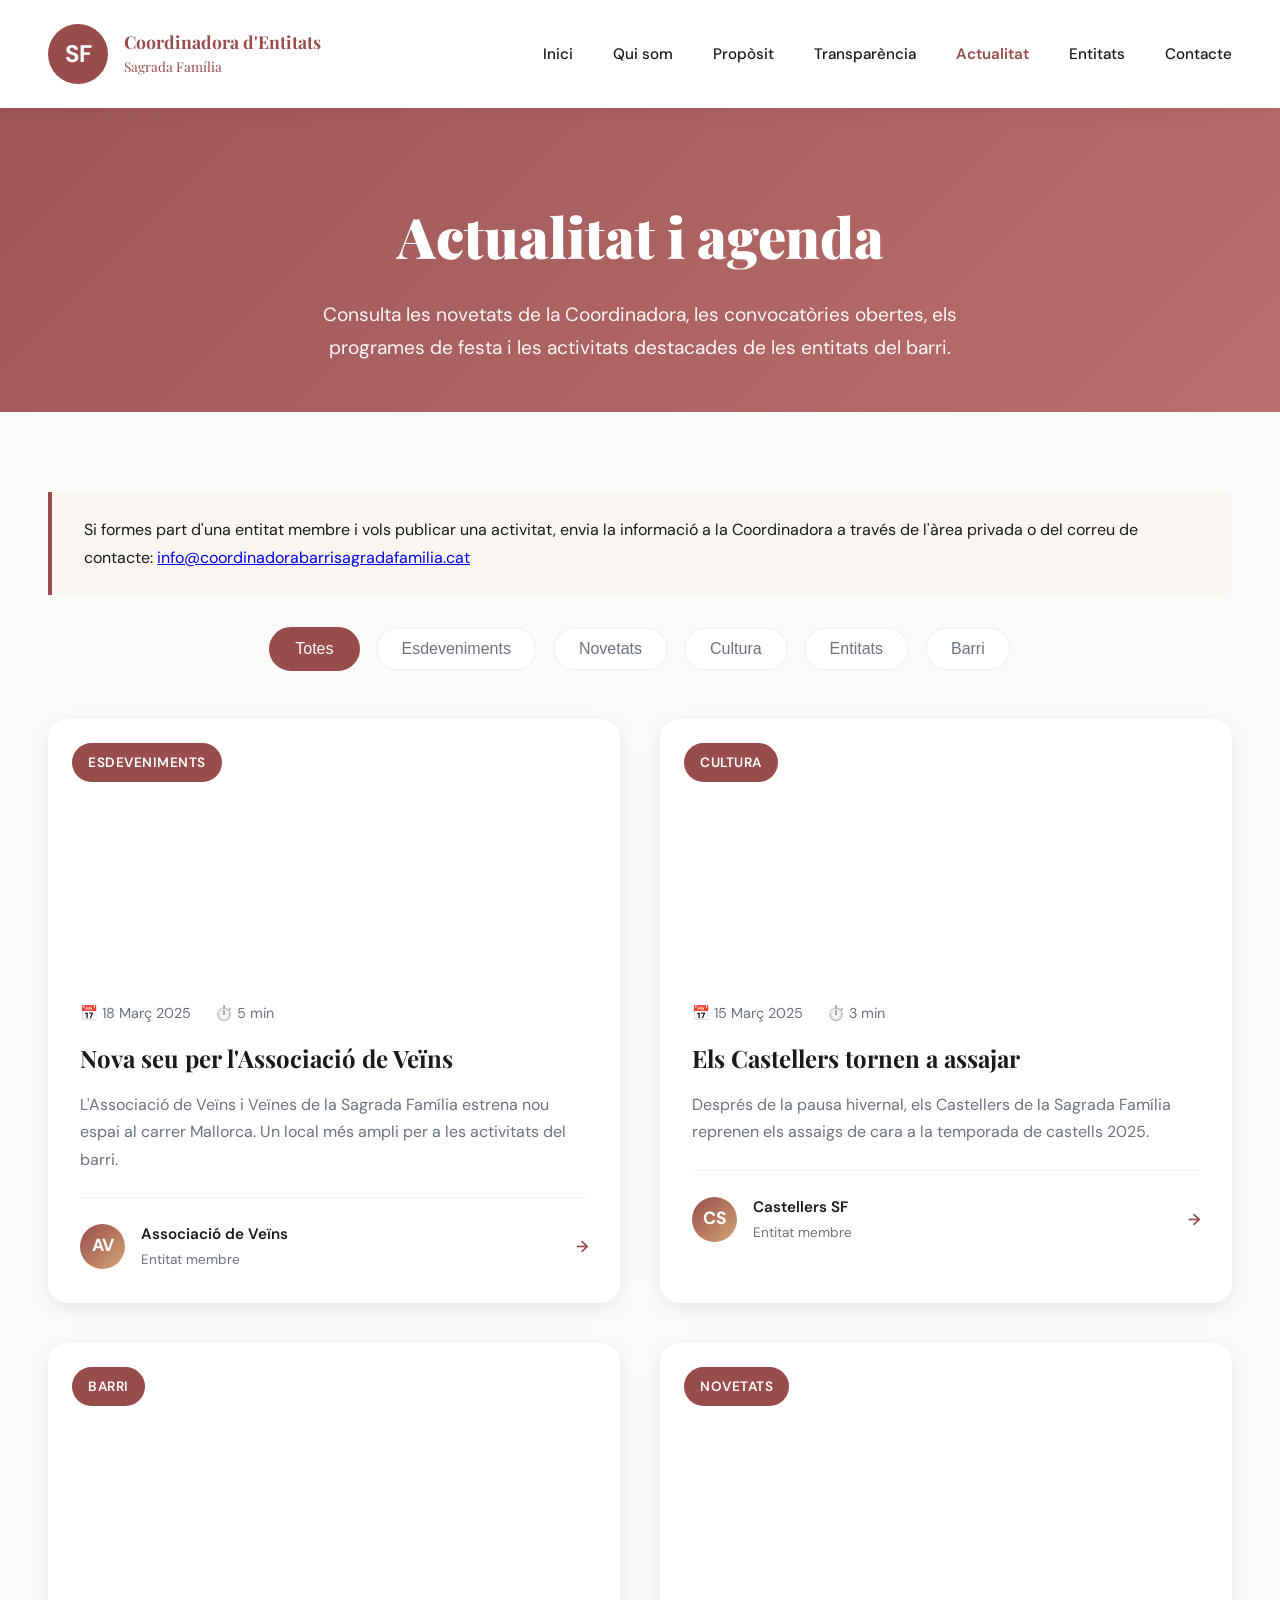
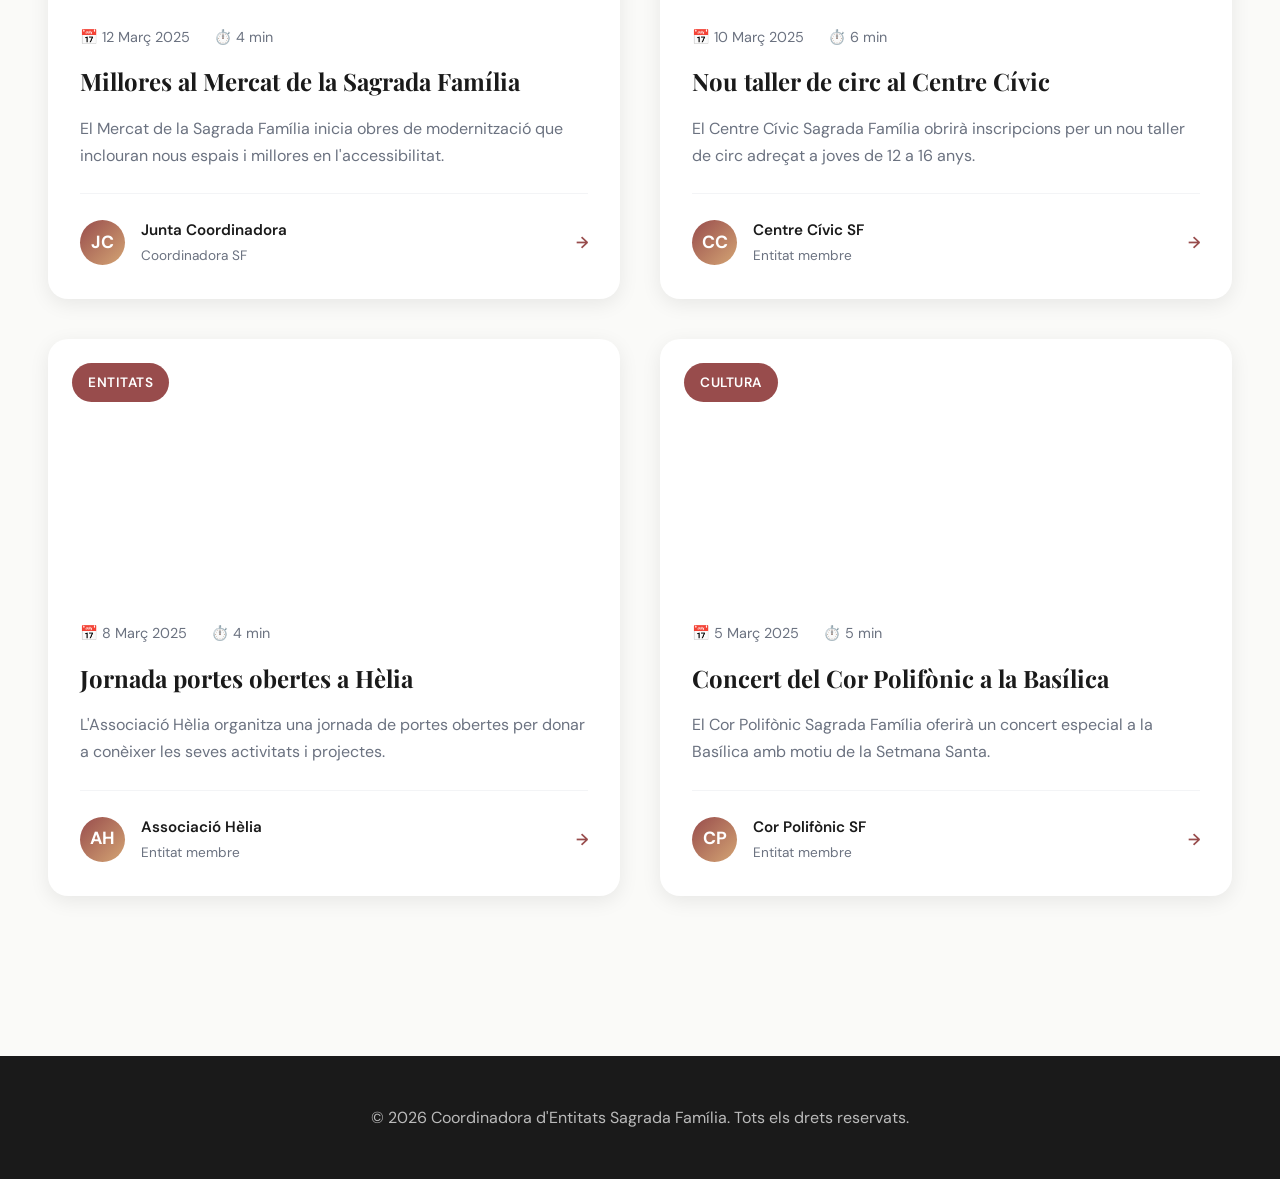
==== commit 072e421e: "Cambios 10/6/26" ====
--- a/mockup_actualitat.html
+++ b/mockup_actualitat.html
@@ -41,26 +41,16 @@
 
     <!-- Page Hero -->
     <section class="page-hero">
-        <h1>Actualitat del Barri</h1>
-        <p>Notícies, esdeveniments i novetats de la Coordinadora i les entitats del barri</p>
+        <h1>Actualitat i agenda</h1>
+        <p>Consulta les novetats de la Coordinadora, les convocatòries obertes, els programes de festa i les activitats destacades de les entitats del barri.</p>
     </section>
 
     <!-- Main Content -->
     <div class="main-content">
         
-        <!-- Featured Post -->
-        <div class="featured-post">
-            <div class="featured-image"></div>
-            <div class="featured-content">
-                <span class="featured-badge">Destacat</span>
-                <h2 class="featured-title">Prepara't per a la Festa Major 2025</h2>
-                <p class="featured-excerpt">Aquest any celebrem la nostra festa amb un programa ple d'activitats per a tots els públics. 15 dies de cultura popular, música i tradició catalana.</p>
-                <div class="featured-meta">
-                    <span>📅 4 d'abril, 2025</span>
-                    <span>✍️ Junta Coordinadora</span>
-                </div>
-                <a href="#" class="read-more">Llegir més →</a>
-            </div>
+        <!-- Info editorial -->
+        <div style="background: #f9f5f0; border-left: 4px solid var(--primary); padding: 1.5rem 2rem; border-radius: 0 8px 8px 0; margin-bottom: 2rem;">
+            <p>Si formes part d'una entitat membre i vols publicar una activitat, envia la informació a la Coordinadora a través de l'àrea privada o del correu de contacte: <a href="mailto:info@coordinadorabarrisagradafamilia.cat">info@coordinadorabarrisagradafamilia.cat</a></p>
         </div>
 
         <!-- Category Filter -->
@@ -220,7 +210,7 @@
 
     <!-- Footer -->
     <footer>
-        <p>&copy; 2025 Coordinadora d'Entitats Sagrada Família. Tots els drets reservats.</p>
+        <p>&copy; 2026 Coordinadora d'Entitats Sagrada Família. Tots els drets reservats.</p>
     </footer>
 
     <script>
--- a/styles.css
+++ b/styles.css
@@ -1328,3 +1328,207 @@
         padding: 3rem 2rem;
     }
 }
+
+/* Modal Styles */
+.modal-overlay {
+    position: fixed;
+    top: 0;
+    left: 0;
+    width: 100%;
+    height: 100%;
+    background: rgba(0, 0, 0, 0.5);
+    display: flex;
+    align-items: center;
+    justify-content: center;
+    z-index: 10000;
+    padding: 2rem;
+    backdrop-filter: blur(4px);
+}
+
+.modal-overlay.hidden {
+    display: none;
+}
+
+.modal-content {
+    background: white;
+    border-radius: 16px;
+    padding: 2.5rem;
+    max-width: 700px;
+    width: 100%;
+    max-height: 80vh;
+    overflow-y: auto;
+    box-shadow: 0 20px 60px rgba(0, 0, 0, 0.3);
+    animation: slideUp 0.4s cubic-bezier(0.175, 0.885, 0.32, 1.275);
+}
+
+@keyframes slideUp {
+    from {
+        opacity: 0;
+        transform: translateY(30px);
+    }
+    to {
+        opacity: 1;
+        transform: translateY(0);
+    }
+}
+
+.modal-close {
+    position: absolute;
+    top: 1.5rem;
+    right: 1.5rem;
+    background: none;
+    border: none;
+    font-size: 2rem;
+    color: var(--gray);
+    cursor: pointer;
+    transition: color 0.3s ease;
+    width: 40px;
+    height: 40px;
+    display: flex;
+    align-items: center;
+    justify-content: center;
+    border-radius: 50%;
+}
+
+.modal-close:hover {
+    color: var(--primary);
+    background: rgba(152, 76, 76, 0.1);
+}
+
+.modal-content h2 {
+    color: var(--primary);
+    font-family: 'Playfair Display', serif;
+    font-size: 1.8rem;
+    margin-bottom: 1.5rem;
+    margin-right: 2rem;
+}
+
+.modal-tabs {
+    display: flex;
+    gap: 1rem;
+    margin: 2rem 0;
+    border-bottom: 2px solid var(--gray-light);
+}
+
+.modal-tab-btn {
+    padding: 0.75rem 1.5rem;
+    background: none;
+    border: none;
+    border-bottom: 3px solid transparent;
+    color: var(--gray);
+    font-weight: 600;
+    cursor: pointer;
+    font-size: 0.95rem;
+    transition: all 0.3s ease;
+    position: relative;
+    bottom: -2px;
+}
+
+.modal-tab-btn.active {
+    color: var(--primary);
+    border-bottom-color: var(--primary);
+}
+
+.modal-tab-btn:hover {
+    color: var(--primary);
+}
+
+.modal-tab-content {
+    display: none;
+    animation: fadeIn 0.3s ease;
+}
+
+.modal-tab-content.active {
+    display: block;
+}
+
+@keyframes fadeIn {
+    from { opacity: 0; }
+    to { opacity: 1; }
+}
+
+.modal-tab-content h3 {
+    color: var(--primary);
+    font-size: 1.3rem;
+    margin-bottom: 1rem;
+    margin-top: 0.5rem;
+}
+
+.modal-tab-content ul {
+    list-style: none;
+    padding: 0;
+}
+
+.modal-tab-content li {
+    padding: 0.75rem 0;
+    color: var(--dark);
+    border-bottom: 1px solid var(--gray-light);
+    line-height: 1.6;
+}
+
+.modal-tab-content li:last-child {
+    border-bottom: none;
+}
+
+.modal-tab-content strong {
+    color: var(--primary);
+    font-weight: 600;
+}
+
+.modal-footer {
+    margin-top: 2rem;
+    padding-top: 2rem;
+    border-top: 1px solid var(--gray-light);
+    text-align: center;
+}
+
+.modal-btn-primary {
+    background: var(--primary);
+    color: white;
+    border: none;
+    padding: 0.75rem 3rem;
+    border-radius: 8px;
+    font-size: 1rem;
+    font-weight: 600;
+    cursor: pointer;
+    transition: all 0.3s ease;
+    font-family: 'DM Sans', sans-serif;
+}
+
+.modal-btn-primary:hover {
+    background: var(--primary-light);
+    transform: translateY(-2px);
+    box-shadow: 0 10px 30px rgba(152, 76, 76, 0.3);
+}
+
+@media (max-width: 768px) {
+    .modal-content {
+        padding: 1.5rem;
+    }
+
+    .modal-close {
+        top: 1rem;
+        right: 1rem;
+    }
+
+    .modal-content h2 {
+        font-size: 1.5rem;
+        margin-right: 1.5rem;
+    }
+
+    .modal-tabs {
+        flex-direction: column;
+    }
+
+    .modal-tab-btn {
+        border-bottom: 2px solid var(--gray-light);
+        border-right: none;
+        bottom: 0;
+    }
+
+    .modal-tab-btn.active {
+        border-right: none;
+        border-bottom-color: var(--primary);
+    }
+}
+}
